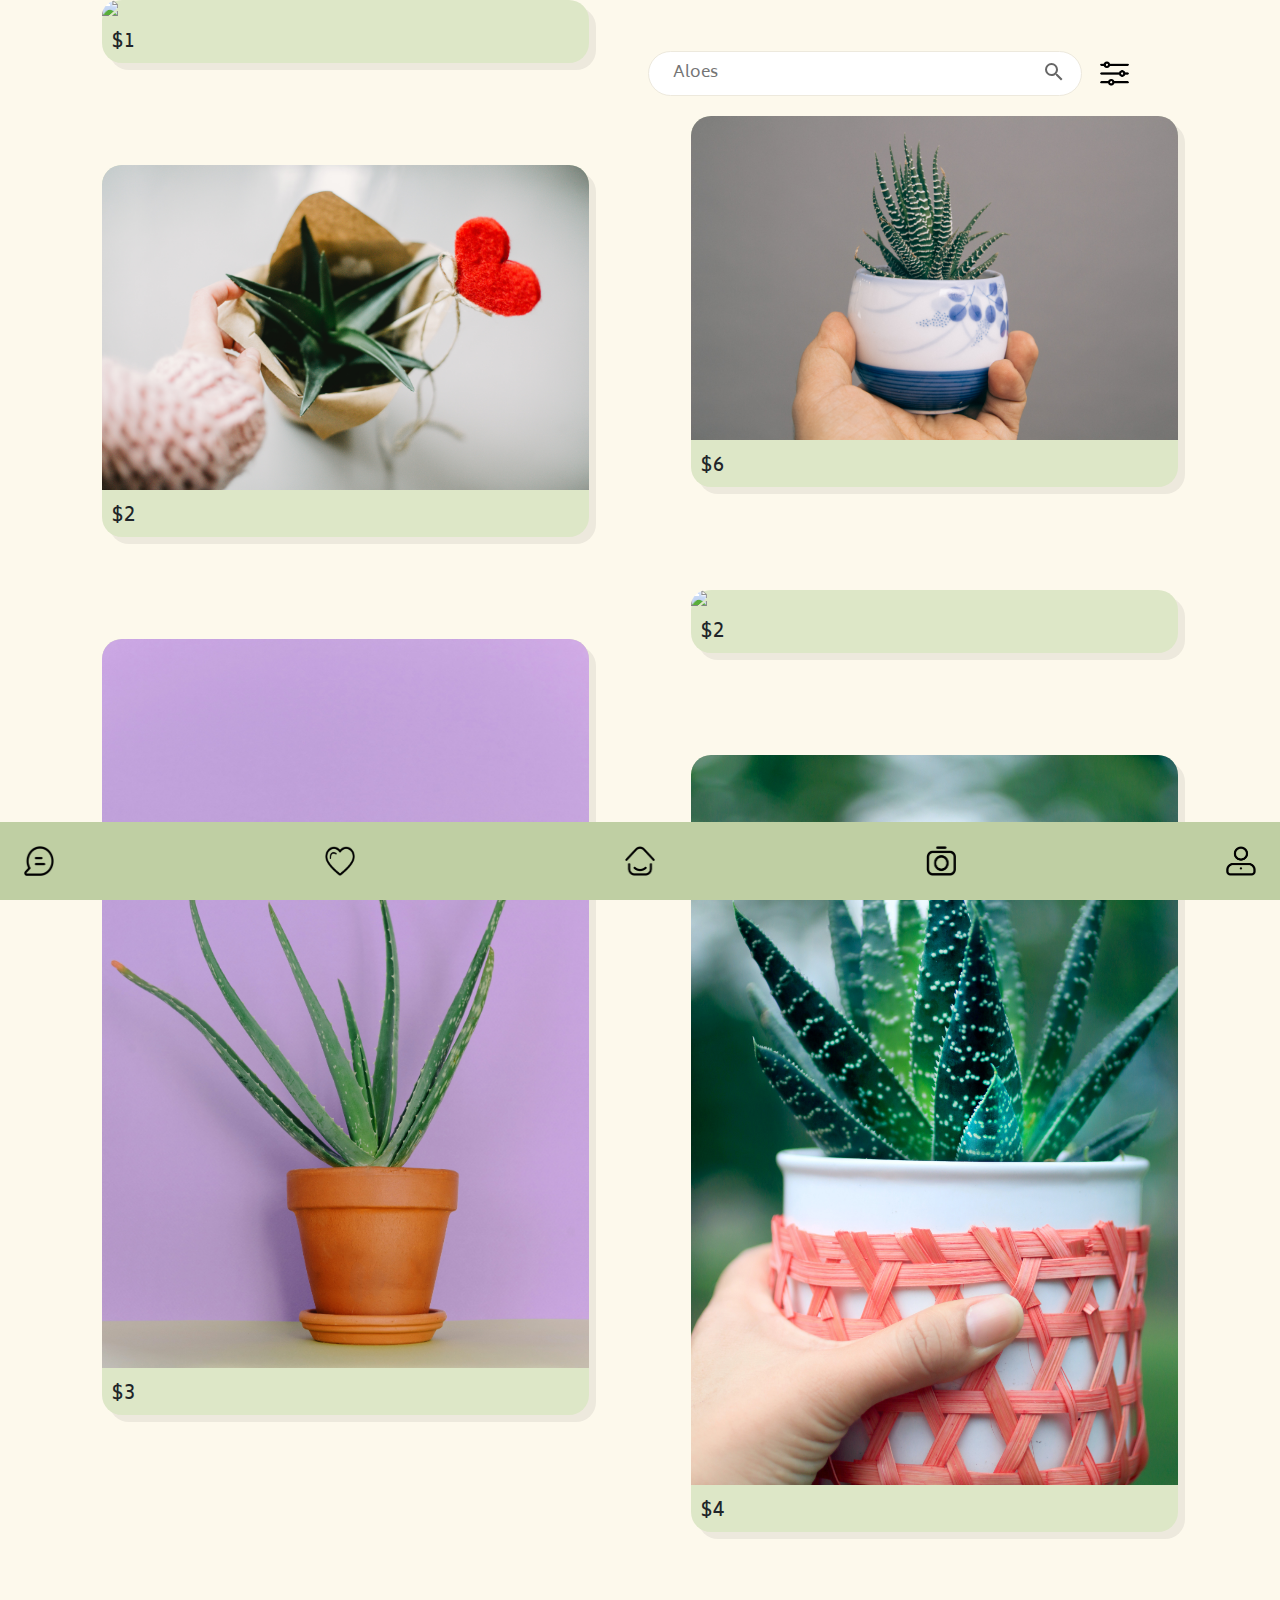
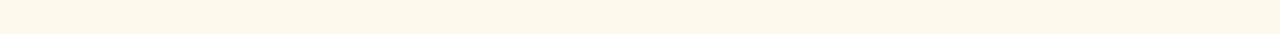
==== public/aloe_browse.html @ 45be67b6 "six browse pages" ====
<!DOCTYPE html>
<html>
  <head>
    <title>Browse Aloes</title>

    <link
      rel="stylesheet"
      type="text/css"
      href="vendors/bootstrap/css/bootstrap.css"
    />
    <link rel="stylesheet" type="text/css" href="css/main.css" />
    <link
      rel="stylesheet"
      href="https://fonts.googleapis.com/css2?family=Biryani&family=Quicksand"
    />

    <script src="vendors/jquery/jquery-3.3.1.min.js"></script>
    <script src="vendors/jquery-ui/jquery-ui.min.js"></script>
    <script src="vendors/hammer/hammer.min.js"></script>
    <script src="vendors/hammer/jquery.hammer.js"></script>

    <meta name="viewport" content="width=device-width, initial-scale=1" />
    <meta name="viewport" content="width=device-width, user-scalable=no" />

    <style type="text/css">
      .L {
        width: 50vw;
      }
      .L {
        width: 50vw;
        float: left;
      }
      .l {
        margin-left: 8vw;
        clear: left;
        float: left;
      }
      .r {
        margin-right: 8vw;
        clear: right;
        float: right;
      }

      .menu {
        display: grid;
        margin-bottom: 8vw;
        border-radius: 20px;
        background-color: #dde7c7;
        width: 38vw;
        box-shadow: 7px 7px #ede9dd;
      }
      .menu img {
        border-top-left-radius: 20px;
        border-top-right-radius: 20px;
      }
      .menu h3 {
        padding-top: 15px;
        padding-left: 10px;
        font-size: 20px;
      }
    </style>
  </head>

  <body style="background-color: #fdf9ec; font-family: Biryani">
    <!-- CODEPEN.IO SEARCH BAR-->
    <div class="wrapper px-2" style="display: inline-block; height: 0px">
      <div class="searchBar">
        <input
          id="searchQueryInput"
          type="text"
          name="searchQueryInput"
          placeholder="Aloes"
          value=""
        />
        <a href="browse">
          <button
            id="searchQuerySubmit"
            type="submit"
            name="searchQuerySubmit"
            style="margin-right: 15px; margin-top: 6px"
          >
            <svg style="width: 24px; height: 24px" viewBox="0 0 24 24">
              <path
                fill="#666666"
                d="M9.5,3A6.5,6.5 0 0,1 16,9.5C16,11.11 15.41,12.59 14.44,13.73L14.71,14H15.5L20.5,19L19,20.5L14,15.5V14.71L13.73,14.44C12.59,15.41 11.11,16 9.5,16A6.5,6.5 0 0,1 3,9.5A6.5,6.5 0 0,1 9.5,3M9.5,5C7,5 5,7 5,9.5C5,12 7,14 9.5,14C12,14 14,12 14,9.5C14,7 12,5 9.5,5Z"
              />
            </svg>
          </button>
        </a>
        <img
          src="images/filter.png"
          width="35"
          height="35"
          style="left: 110px"
        />
      </div>
    </div>
    <!-- CODEPEN.IO SEARCH BAR END-->

    <div class="L">
      <div class="menu l">
        <img src="browsed_images/aloes/pexels-daria-shevtsova-1589904.jpg" width="100%" />
        <h3>$1</h3>
      </div>

      <div class="menu l">
        <img src="browsed_images/aloes/pexels-daria-shevtsova-873082.jpg" width="100%" />
        <h3>$2</h3>
      </div>

      <div class="menu l">
        <img src="browsed_images/aloes/pexels-ksenia-chernaya-7318134.jpg" width="100%" />
        <h3>$3</h3>
      </div>
    </div>

    <div class="R">
      <div class="menu r">
        <img src="browsed_images/aloes/pexels-ray-piedra-1478475.jpg" width="100%" />
        <h3>$6</h3>
      </div>

      <div class="menu r">
        <img src="browsed_images/aloes/pexels-rocketmann-team-9507035.jpg" width="100%" />
        <h3>$2</h3>
      </div>

      <div class="menu r">
        <img src="browsed_images/aloes/pexels-wendy-routman-2613947.jpg" width="100%" />
        <h3>$4</h3>
      </div>
    </div>


    <br><br><br><br><br><br><br><br>
    <br><br><br><br><br><br><br><br>
    <br><br><br><br><br><br><br><br>
    <br><br><br><br><br><br><br><br>
    <br><br><br><br><br><br><br><br>
    <br><br><br><br><br><br><br><br>

    <!-- NAVBAR -->
    <nav
      class="navbar fixed-bottom navbar-light"
      style="background-color: #bfcfa3"
    >
      <a class="nav-item mx-2 my-3" href="/chat">
        <img
          src="iconfolder/message-icon.png"
          width="30"
          height="30"
          class="d-inline-block align-top clickable"
        />
      </a>
      <a class="nav-item mx-2 my-3" href="/liked">
        <img
          src="iconfolder/heart-icon.png"
          width="30"
          height="30"
          class="d-inline-block align-top clickable"
        />
      </a>
      <a class="nav-item mx-2 my-3" href="/">
        <img
          src="iconfolder/home-icon.png"
          width="30"
          height="30"
          class="d-inline-block align-top clickable"
        />
      </a>
      <a class="nav-item mx-2 my-3" href="/sell">
        <img
          src="iconfolder/camera-icon.png"
          width="30"
          height="30"
          class="d-inline-block align-top clickable"
        />
      </a>
      <a class="nav-item mx-2 my-3" href="/profile">
        <img
          src="iconfolder/profile-icon.png"
          width="30"
          height="30"
          class="d-inline-block align-top clickable"
        />
      </a>
    </nav>

    <script></script>
  </body>
</html>
---- public/css/main.css ----
/* FOR INDEX.HTML (HOME)- - - - - - - - - - - - - - - - - - - - - - - - - - - - - - - - - - - - - - - - -*/
.wrapper {
  width: 100%;
  max-width: 31.25rem;
  margin: 3rem auto;
  padding-bottom: 20px;
}

.label {
  font-size: 0.625rem;
  font-weight: 400;
  text-transform: uppercase;
  letter-spacing: +1.3px;
  margin-bottom: 1rem;
}

.searchBar {
  width: 100%;
  display: flex;
  flex-direction: row;
  align-items: center;
}

#searchQueryInput {
  width: 100%;
  height: 2.8rem;
  background: #f5f5f5;
  outline: none;
  border: none;
  border-radius: 1.625rem;
  padding: 0 3.5rem 0 1.5rem;
  font-size: 1rem;
  /*  box-shadow: 7px 7px #EDE9DD; */
  border: 1px solid #ede9dd;
  background: white;
}

#searchQuerySubmit {
  width: 3.5rem;
  height: 2.8rem;
  margin-left: -3.5rem;
  background: none;
  border: none;
  outline: none;
}

#searchQuerySubmit:hover {
  cursor: pointer;
}

.recent {
  height: 250px;
  border-top-left-radius: 20px;
  border-top-right-radius: 20px;
  background-color: #fdf9ec;
}

/* Horizontal Scroll Code (Ruben)*/
.row-scroll {
  align-items: stretch;
  display: flex;
  flex-direction: row;
  flex-wrap: nowrap;
  overflow-x: auto;
  overflow-y: hidden;
}
.card {
  /*float: left;*/
  border-radius: 20px;
  max-width: 90.333%;
  padding: 0.02rem;
  margin: 1rem;
  border: 0;
  flex-basis: 90.333%;
  flex-grow: 0;
  flex-shrink: 0;
  box-shadow: 7px 7px #ede9dd;
}

.card > img {
  margin-bottom: 0.75rem;
  width: 100%;
}

.card-text {
  font-size: 85%;
  padding: 0;
  margin: 0;
}

.card-body {
  height: 100px;
  border-bottom-left-radius: 20px;
  border-bottom-right-radius: 20px;
  margin-bottom: 15px;
}

.card-title {
  font-size: 30px;
  padding: 0;
  margin: 0;
}

#price {
  font-size: 15px;
}

#cat {
  font-size: 20px;
  margin-top: 6px;
  margin-left: 7px;
}

.card2 {
  /*float: left;*/
  border-radius: 20px;
  max-width: 97.333%;
  padding: 0.02rem 0.02rem 0rem 0.02rem;
  margin: 1rem;
  border: 0;
  flex-basis: 40.333%;
  flex-grow: 0;
  flex-shrink: 0;
}

.card-body2 {
  height: 10px;
  border-bottom-left-radius: 20px;
  border-bottom-right-radius: 20px;
  margin-bottom: 15px;
}

.categories {
  height: 120px;
  width: 100%;
  border-radius: 20px;
  background-color: #fdf9ec;
  box-shadow: 7px 7px #ede9dd;
}

.clickable:not([disabled]):active {
  transform: translate(2px, 2px);
  display: inline;
}

/* FOR SELL.HTML - - - - - - - - - - - - - - - - - - - - - - - - - - - - - - - - - - - - - - - - -*/
/* https://bootstrapious.com/p/bootstrap-image-upload */

#upload {
  opacity: 0;
}

#upload-label {
  position: absolute;
  top: 50%;
  left: 1rem;
  transform: translateY(-50%);
}

.image-area {
  border: 2px dashed rgba(255, 255, 255, 0.7);
  padding: 1rem;
  position: relative;
}

.image-area::before {
  color: #fff;
  font-weight: bold;
  text-transform: uppercase;
  position: absolute;
  top: 50%;
  left: 50%;
  transform: translate(-50%, -50%);
  font-size: 0.8rem;
  z-index: 1;
}

.image-area img {
  z-index: 2;
  position: relative;
}

/* https://www.w3schools.com/howto/howto_css_image_center.asp */
.center {
  display: block;
  margin-left: auto;
  margin-right: auto;
}

.form-select {
  outline: none;
}

/* FOR MONICA.HTML - - - - - - - - - - - - - - - - - - - - - - - - - - - - - - - - - - - - - - - - -*/

#heart {
  color: grey;
  font-size: 30px;
}

#heart.red {
  color: red;
}

.FixedHeightContainer {
  height: 510px;
  width: 100%;
  padding: 3px;
  background: #dde7c7;
  border-radius: 25px 25px 0px 0px;
}

.Content {
  height: 300px;
  overflow: auto;
  background: #dde7c7;
  text-align: center;
  font-size: 25px;
}

/* FOR NAVBAR - - - - - - - - - - - - - - - - - - - - - - - - - - - - - - - - - - - - - - - - -*/
.navb {
  position: fixed;
  bottom: 0;
  left: 0;
  right: 0;
  z-index: 1000;
  height: 90px;
  width: 100%;
}

/* FOR MONICA.HTML - - - - - - - - - - - - - - - - - - - - - - - - - - - - - - - - - - - - - - - - -*/
#upload {
  opacity: 0;
}

#upload-label {
  position: absolute;
  top: 50%;
  left: 1rem;
  transform: translateY(-50%);
}

.image-area {
  border: 2px dashed rgba(255, 255, 255, 0.7);
  padding: 1rem;
  position: relative;
}

.image-area::before {
  color: #fff;
  font-weight: bold;
  text-transform: uppercase;
  position: absolute;
  top: 50%;
  left: 50%;
  transform: translate(-50%, -50%);
  font-size: 0.8rem;
  z-index: 1;
}

.image-area img {
  z-index: 2;
  position: relative;
}

/* https://www.w3schools.com/howto/howto_css_image_center.asp */
.center {
  display: block;
  margin-left: auto;
  margin-right: auto;
}

.title {
  display: block;
  margin-left: auto;
  margin-right: auto;
  text-align: center;
  font-size: 40px;
}

.form-select {
  outline: none;
}

#heart {
  color: grey;
  font-size: 30px;
}

#heart.red {
  color: red;
}

.FixedHeightContainer {
  height: 700px;
  width: 373px;
  padding: 3px;
  background: #dde7c7;
  border-radius: 25px 25px 0px 0px;
  box-shadow: 15px 0px 15px 0px lightgrey;
}

.Content {
  height: 400px;
  overflow: auto;
  background: #dde7c7;
  text-align: center;
  font-size: 25px;
}

.clickable:not([disabled]):active {
  transform: translate(2px, 2px);
  display: inline;
}

/* FOR MONICA.HTML - - - - - - - - - - - - - - - - - - - - - - - - - - - - - - - - - - - - - - - - -*/
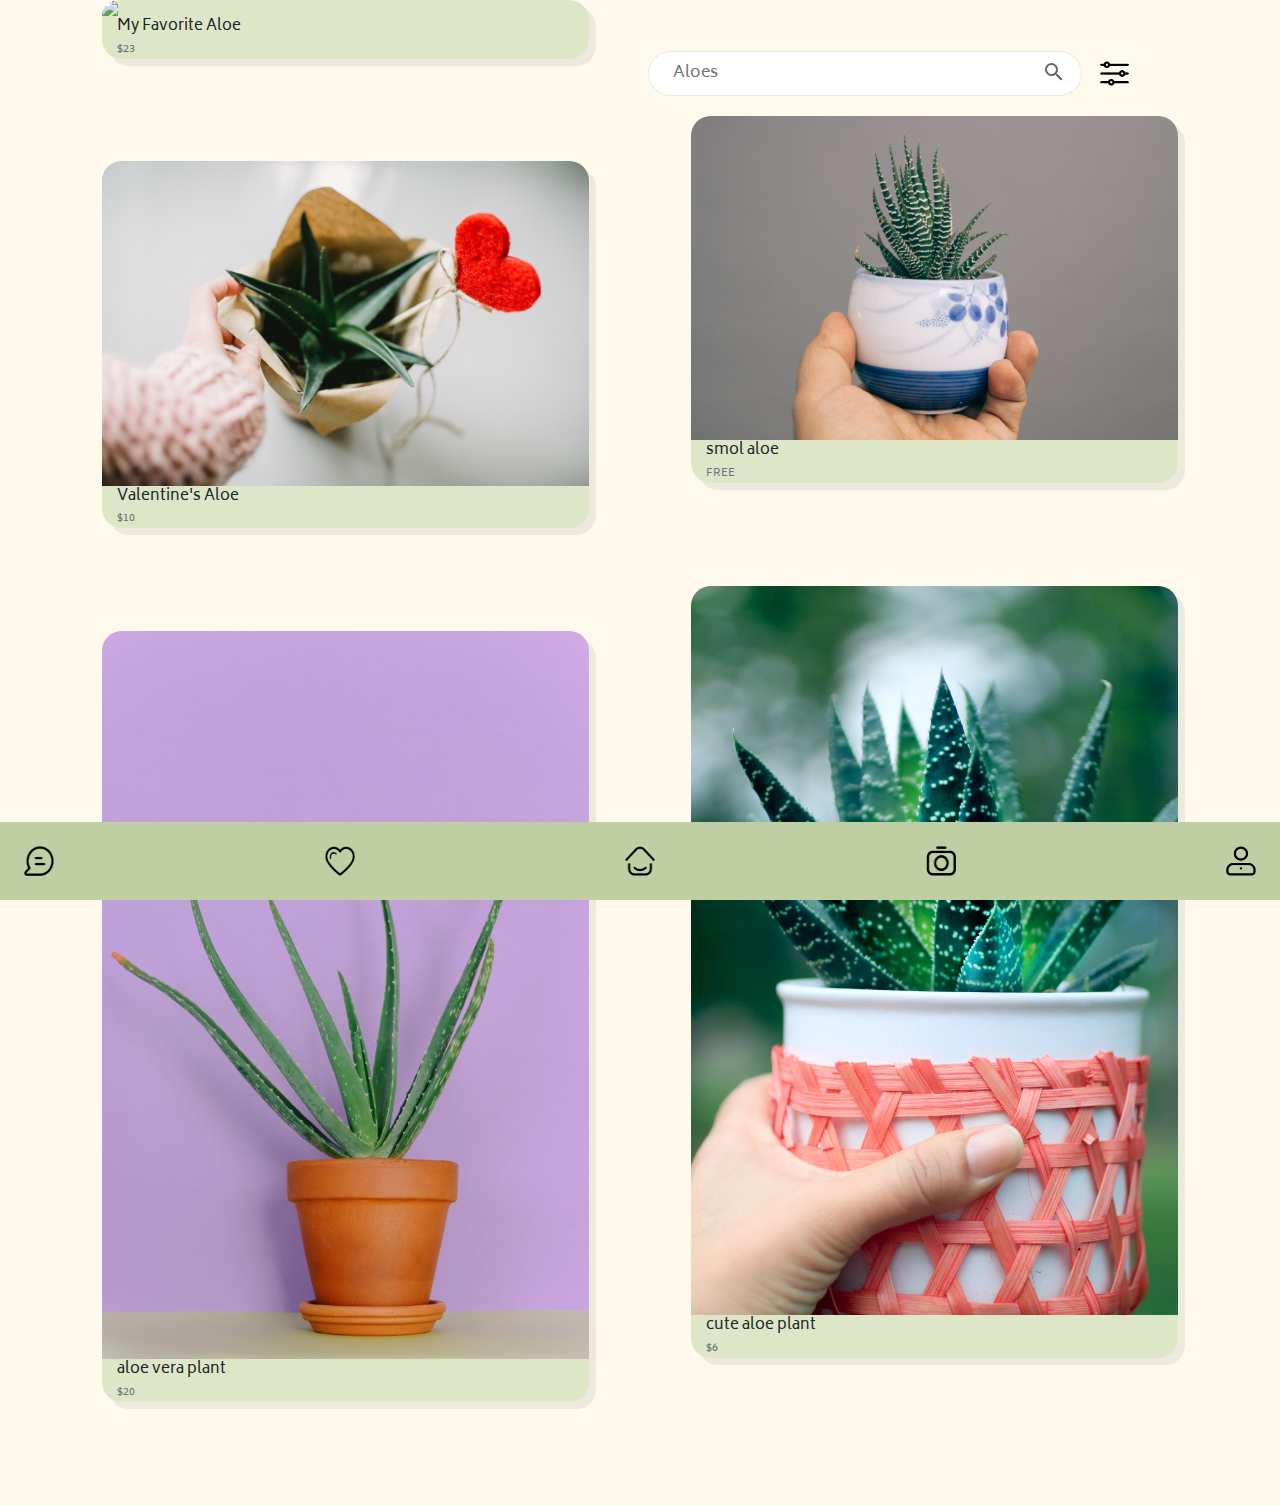
==== commit 9de73230: "DONE" ====
--- a/public/aloe_browse.html
+++ b/public/aloe_browse.html
@@ -100,34 +100,40 @@
     <div class="L">
       <div class="menu l">
         <img src="browsed_images/aloes/pexels-daria-shevtsova-1589904.jpg" width="100%" />
-        <h3>$1</h3>
+        <p class="card-text" id="price" style="margin-left: 15px;">My Favorite Aloe</p>
+        <p class="card-text" style="margin-left: 15px;">
+          <small class="text-muted">$23</small>
       </div>
 
       <div class="menu l">
         <img src="browsed_images/aloes/pexels-daria-shevtsova-873082.jpg" width="100%" />
-        <h3>$2</h3>
+        <p class="card-text" id="price" style="margin-left: 15px;">Valentine's Aloe</p>
+        <p class="card-text" style="margin-left: 15px;">
+          <small class="text-muted">$10</small>
       </div>
 
       <div class="menu l">
         <img src="browsed_images/aloes/pexels-ksenia-chernaya-7318134.jpg" width="100%" />
-        <h3>$3</h3>
+        <p class="card-text" id="price" style="margin-left: 15px;">aloe vera plant</p>
+        <p class="card-text" style="margin-left: 15px;">
+          <small class="text-muted">$20</small>
       </div>
     </div>
 
     <div class="R">
       <div class="menu r">
         <img src="browsed_images/aloes/pexels-ray-piedra-1478475.jpg" width="100%" />
-        <h3>$6</h3>
+        <p class="card-text" id="price" style="margin-left: 15px;">smol aloe</p>
+        <p class="card-text" style="margin-left: 15px;">
+          <small class="text-muted">FREE</small>
       </div>
 
-      <div class="menu r">
-        <img src="browsed_images/aloes/pexels-rocketmann-team-9507035.jpg" width="100%" />
-        <h3>$2</h3>
-      </div>
 
       <div class="menu r">
         <img src="browsed_images/aloes/pexels-wendy-routman-2613947.jpg" width="100%" />
-        <h3>$4</h3>
+        <p class="card-text" id="price" style="margin-left: 15px;">cute aloe plant</p>
+        <p class="card-text" style="margin-left: 15px;">
+          <small class="text-muted">$6</small>
       </div>
     </div>
 
--- a/public/css/main.css
+++ b/public/css/main.css
@@ -109,6 +109,8 @@
   font-size: 20px;
   margin-top: 6px;
   margin-left: 7px;
+  color: black;
+  
 }
 
 .card2 {
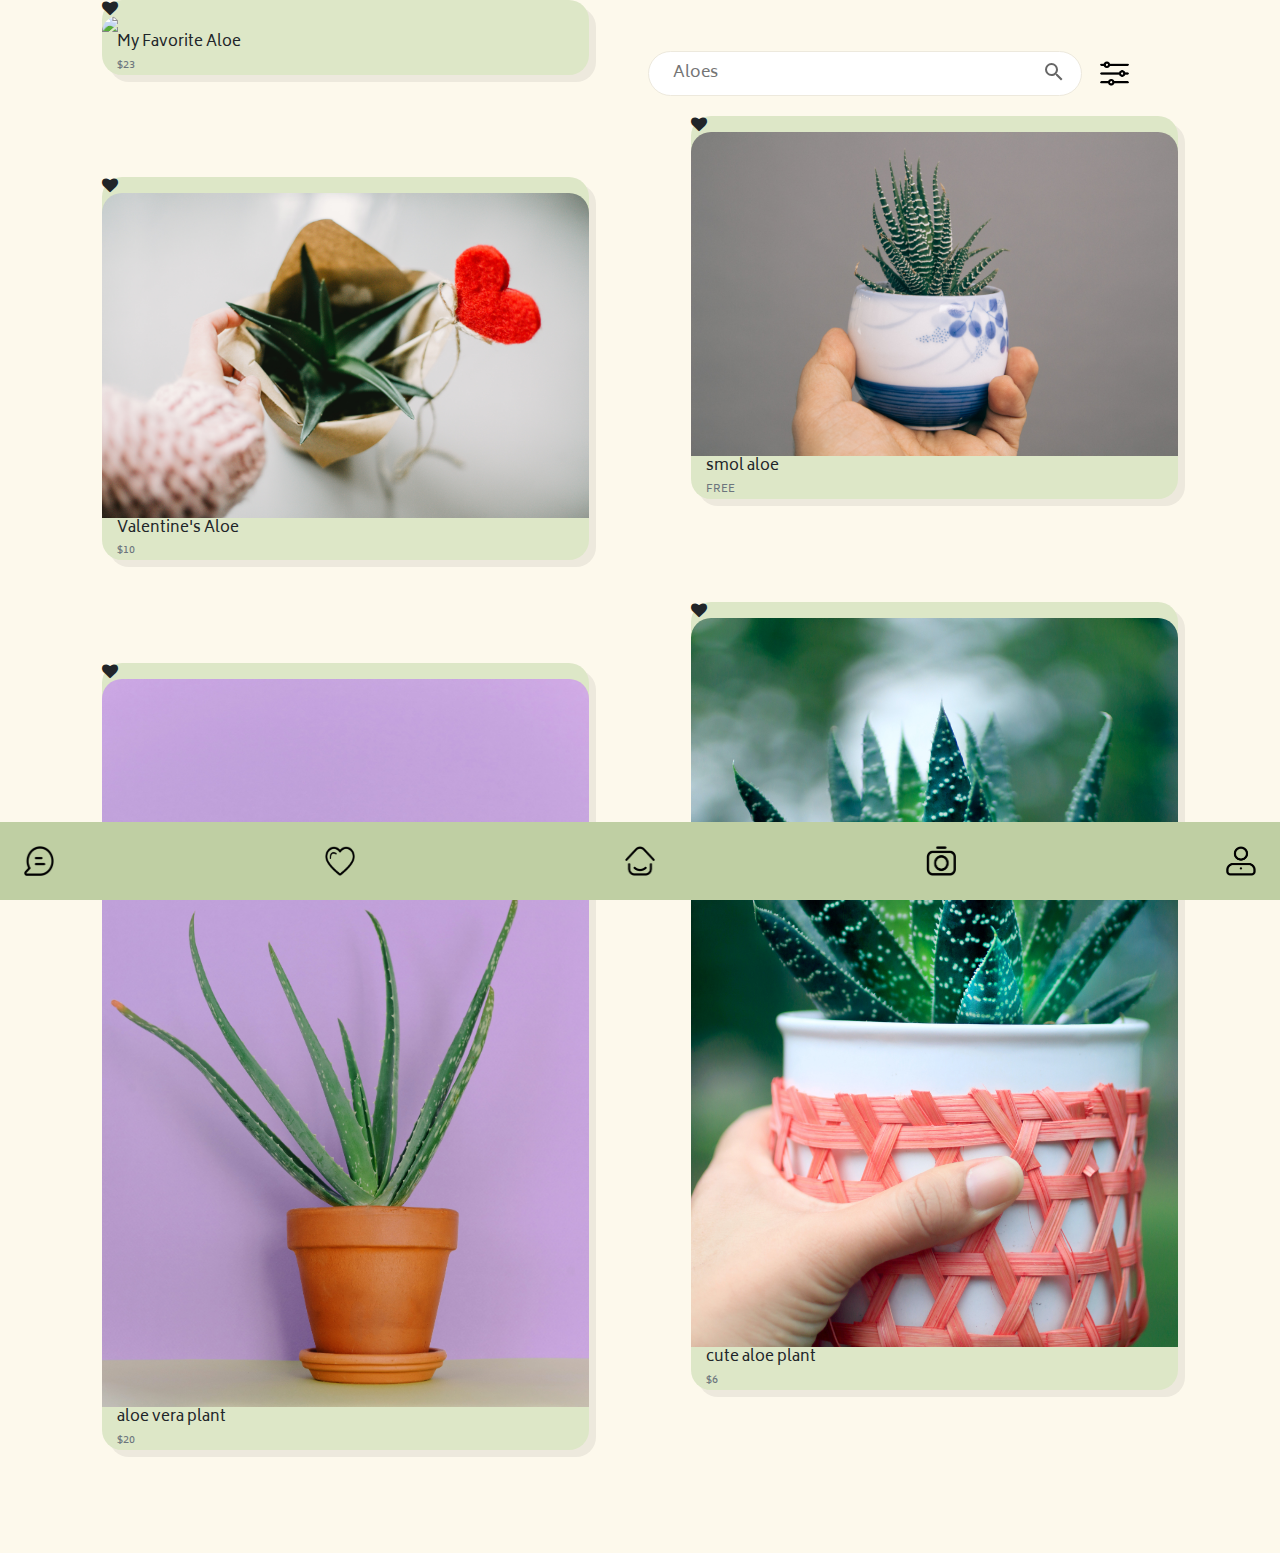
==== commit e8ce4ec2: "hearts added" ====
--- a/public/aloe_browse.html
+++ b/public/aloe_browse.html
@@ -2,7 +2,10 @@
 <html>
   <head>
     <title>Browse Aloes</title>
-
+    <link
+    rel="stylesheet"
+    href="https://maxcdn.bootstrapcdn.com/font-awesome/4.4.0/css/font-awesome.min.css"
+    />
     <link
       rel="stylesheet"
       type="text/css"
@@ -99,6 +102,7 @@
 
     <div class="L">
       <div class="menu l">
+        <i class="fa fa-heart ht clickable"></i>
         <img src="browsed_images/aloes/pexels-daria-shevtsova-1589904.jpg" width="100%" />
         <p class="card-text" id="price" style="margin-left: 15px;">My Favorite Aloe</p>
         <p class="card-text" style="margin-left: 15px;">
@@ -106,6 +110,7 @@
       </div>
 
       <div class="menu l">
+        <i class="fa fa-heart ht clickable"></i>
         <img src="browsed_images/aloes/pexels-daria-shevtsova-873082.jpg" width="100%" />
         <p class="card-text" id="price" style="margin-left: 15px;">Valentine's Aloe</p>
         <p class="card-text" style="margin-left: 15px;">
@@ -113,6 +118,7 @@
       </div>
 
       <div class="menu l">
+        <i class="fa fa-heart ht clickable"></i>
         <img src="browsed_images/aloes/pexels-ksenia-chernaya-7318134.jpg" width="100%" />
         <p class="card-text" id="price" style="margin-left: 15px;">aloe vera plant</p>
         <p class="card-text" style="margin-left: 15px;">
@@ -122,6 +128,7 @@
 
     <div class="R">
       <div class="menu r">
+        <i class="fa fa-heart ht clickable"></i>
         <img src="browsed_images/aloes/pexels-ray-piedra-1478475.jpg" width="100%" />
         <p class="card-text" id="price" style="margin-left: 15px;">smol aloe</p>
         <p class="card-text" style="margin-left: 15px;">
@@ -130,6 +137,7 @@
 
 
       <div class="menu r">
+        <i class="fa fa-heart ht clickable"></i>
         <img src="browsed_images/aloes/pexels-wendy-routman-2613947.jpg" width="100%" />
         <p class="card-text" id="price" style="margin-left: 15px;">cute aloe plant</p>
         <p class="card-text" style="margin-left: 15px;">
@@ -192,6 +200,15 @@
       </a>
     </nav>
 
-    <script></script>
+    <script>
+      (function () {
+        const hearts = document.getElementsByClassName('ht');
+        for (let i = 0; i < hearts.length; i++) {
+          hearts[i].addEventListener('click', function () {
+            hearts[i].classList.toggle('pink');
+          });
+        }
+      })();
+    </script>
   </body>
 </html>
